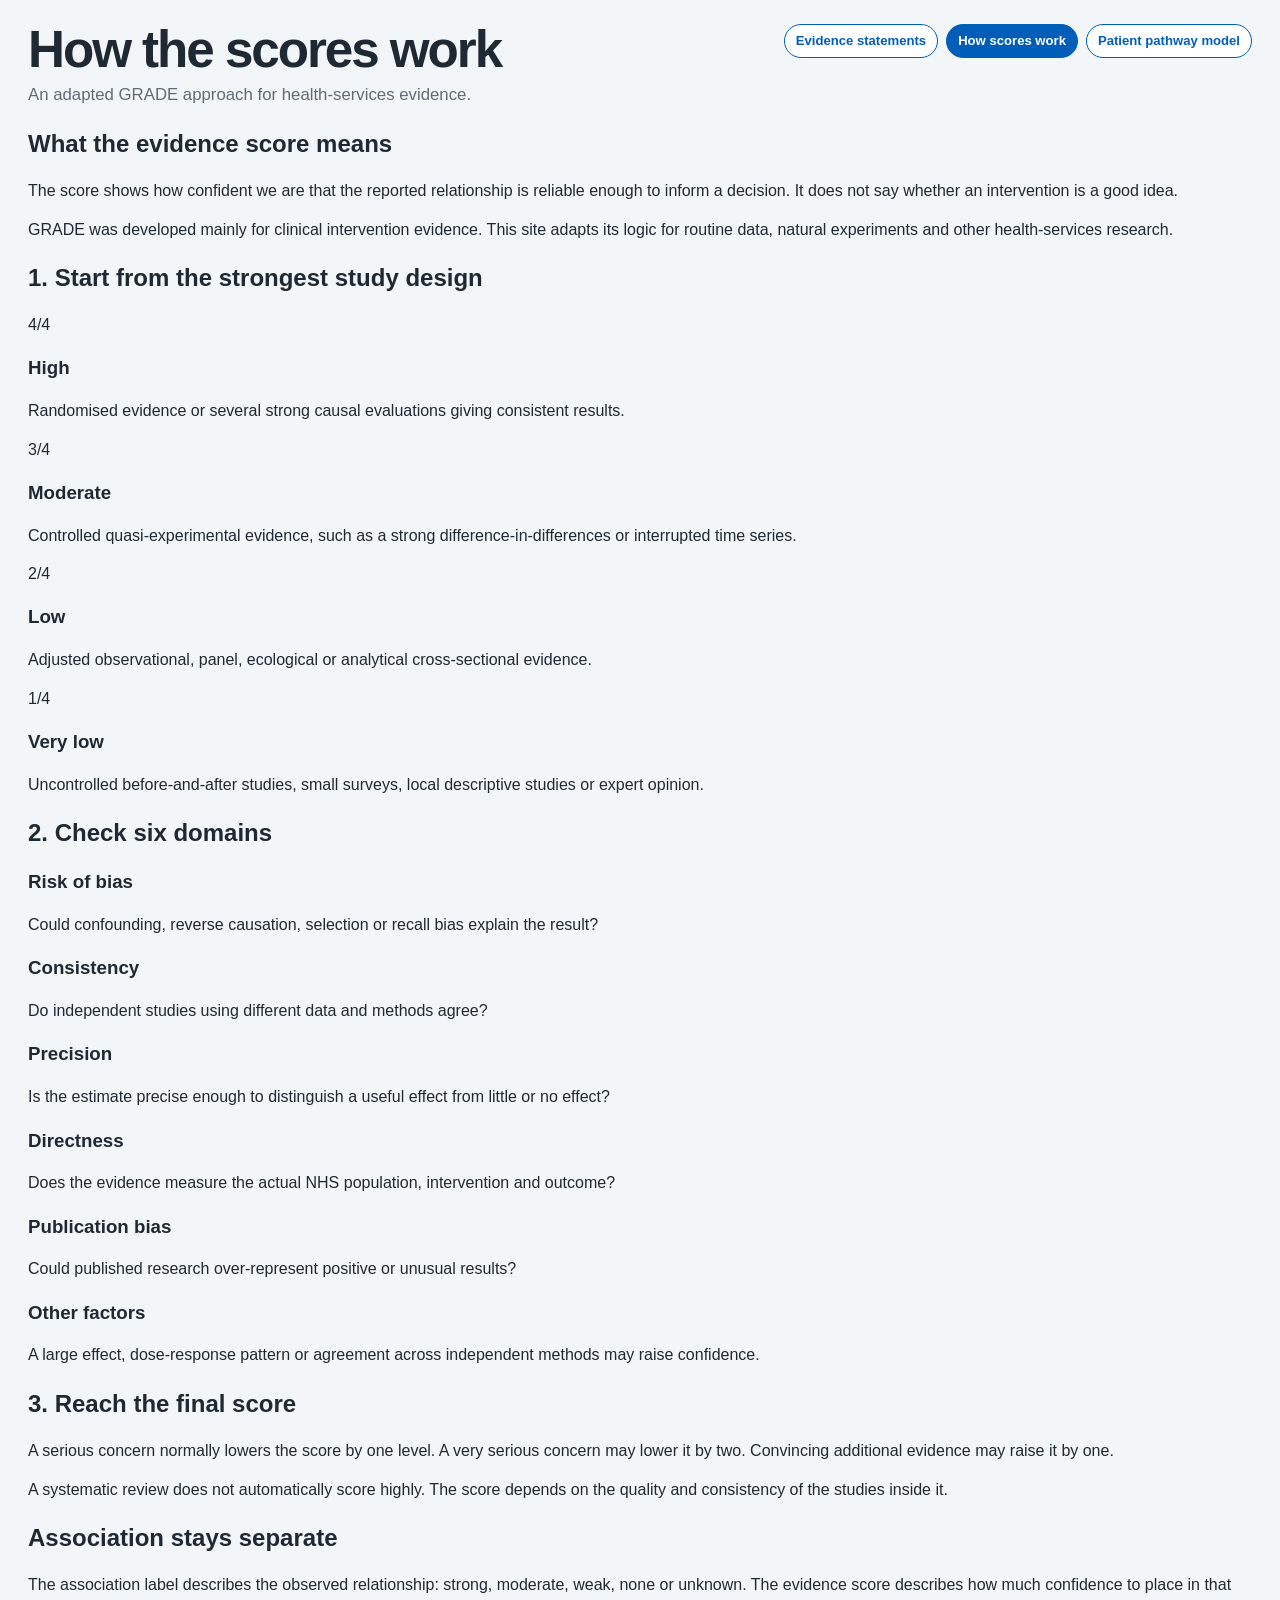
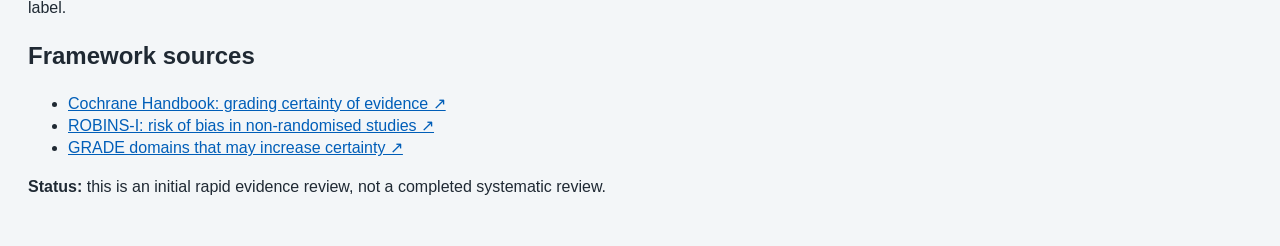
==== method/index.html @ 89c3a3cd "Add evidence scoring method page" ====
<!DOCTYPE html>
<html lang="en-GB">
<head>
    <meta charset="UTF-8">
    <meta name="viewport" content="width=device-width, initial-scale=1.0">
    <meta name="description" content="How Health System Levers rates health-services evidence.">
    <title>How the scores work | Health System Levers</title>
    <link rel="stylesheet" href="../css/styles.css">
    <link rel="stylesheet" href="styles.css">
</head>
<body>
    <main class="main-content method-page">
        <header class="page-header">
            <div>
                <h1>How the scores work</h1>
                <p>An adapted GRADE approach for health-services evidence.</p>
            </div>
            <nav class="page-nav" aria-label="Page navigation">
                <a href="../">Evidence statements</a>
                <span class="page-nav__current">How scores work</span>
                <a href="../pathway/">Patient pathway model</a>
            </nav>
        </header>

        <section class="method-panel">
            <h2>What the evidence score means</h2>
            <p>The score shows how confident we are that the reported relationship is reliable enough to inform a decision. It does not say whether an intervention is a good idea.</p>
            <p>GRADE was developed mainly for clinical intervention evidence. This site adapts its logic for routine data, natural experiments and other health-services research.</p>
        </section>

        <section class="method-panel">
            <h2>1. Start from the strongest study design</h2>
            <div class="method-grid method-grid--four">
                <article><div class="method-score method-score--high">4/4</div><h3>High</h3><p>Randomised evidence or several strong causal evaluations giving consistent results.</p></article>
                <article><div class="method-score method-score--moderate">3/4</div><h3>Moderate</h3><p>Controlled quasi-experimental evidence, such as a strong difference-in-differences or interrupted time series.</p></article>
                <article><div class="method-score method-score--low">2/4</div><h3>Low</h3><p>Adjusted observational, panel, ecological or analytical cross-sectional evidence.</p></article>
                <article><div class="method-score method-score--very-low">1/4</div><h3>Very low</h3><p>Uncontrolled before-and-after studies, small surveys, local descriptive studies or expert opinion.</p></article>
            </div>
        </section>

        <section class="method-panel">
            <h2>2. Check six domains</h2>
            <div class="method-grid method-grid--three">
                <article><h3>Risk of bias</h3><p>Could confounding, reverse causation, selection or recall bias explain the result?</p></article>
                <article><h3>Consistency</h3><p>Do independent studies using different data and methods agree?</p></article>
                <article><h3>Precision</h3><p>Is the estimate precise enough to distinguish a useful effect from little or no effect?</p></article>
                <article><h3>Directness</h3><p>Does the evidence measure the actual NHS population, intervention and outcome?</p></article>
                <article><h3>Publication bias</h3><p>Could published research over-represent positive or unusual results?</p></article>
                <article><h3>Other factors</h3><p>A large effect, dose-response pattern or agreement across independent methods may raise confidence.</p></article>
            </div>
        </section>

        <section class="method-panel">
            <h2>3. Reach the final score</h2>
            <p>A serious concern normally lowers the score by one level. A very serious concern may lower it by two. Convincing additional evidence may raise it by one.</p>
            <p>A systematic review does not automatically score highly. The score depends on the quality and consistency of the studies inside it.</p>
        </section>

        <section class="method-panel">
            <h2>Association stays separate</h2>
            <p>The association label describes the observed relationship: strong, moderate, weak, none or unknown. The evidence score describes how much confidence to place in that label.</p>
        </section>

        <section class="method-panel method-sources">
            <h2>Framework sources</h2>
            <ul>
                <li><a href="https://www.cochrane.org/authors/handbooks-and-manuals/handbook/current/chapter-14" target="_blank" rel="noopener noreferrer">Cochrane Handbook: grading certainty of evidence ↗</a></li>
                <li><a href="https://www.bmj.com/content/355/bmj.i4919" target="_blank" rel="noopener noreferrer">ROBINS-I: risk of bias in non-randomised studies ↗</a></li>
                <li><a href="https://www.cdc.gov/acip-grade-handbook/hcp/chapter-9-domains-increasing-ones-certainty-in-the-evidence/index.html" target="_blank" rel="noopener noreferrer">GRADE domains that may increase certainty ↗</a></li>
            </ul>
            <p class="method-status"><strong>Status:</strong> this is an initial rapid evidence review, not a completed systematic review.</p>
        </section>
    </main>
</body>
</html>
---- css/styles.css ----
/* ========================================================================== 
   00A. DESIGN TOKENS
   ========================================================================== */

:root {
    --page-bg: #f3f6f8;
    --panel-bg: #ffffff;
    --text: #1f2933;
    --muted: #5f6c78;
    --border: #c7d1d9;
    --accent: #005eb8;
    --shadow: 0 8px 24px rgba(31, 41, 51, 0.08);

    --association-strong-bg: #dff3e7;
    --association-strong-text: #005a30;
    --association-moderate-bg: #e5f0fa;
    --association-moderate-text: #004f91;
    --association-weak-bg: #fff0cc;
    --association-weak-text: #6f4700;
    --association-none-bg: #e8edf1;
    --association-none-text: #40505d;
    --association-unknown-bg: #f1f2f3;
    --association-unknown-text: #66737d;

    --evidence-high-bg: #dff3e7;
    --evidence-high-text: #005a30;
    --evidence-moderate-bg: #e5f0fa;
    --evidence-moderate-text: #004f91;
    --evidence-low-bg: #fff0cc;
    --evidence-low-text: #6f4700;
    --evidence-very-low-bg: #fbe5e7;
    --evidence-very-low-text: #8a1538;
}

/* ========================================================================== 
   00B. BASE PAGE
   ========================================================================== */

* {
    box-sizing: border-box;
}

html {
    min-height: 100%;
}

body {
    min-height: 100%;
    margin: 0;
    background: var(--page-bg);
    color: var(--text);
    font-family: Arial, Helvetica, sans-serif;
    line-height: 1.4;
}

button {
    font: inherit;
}

a {
    color: var(--accent);
}

/* ========================================================================== 
   00C. WIDE PAGE LAYOUT
   ========================================================================== */

.main-content {
    width: min(1560px, 100%);
    min-height: 100vh;
    margin: 0 auto;
    padding: 24px 28px 32px;
}

.page-header {
    display: flex;
    align-items: flex-start;
    justify-content: space-between;
    gap: 20px;
    margin-bottom: 18px;
}

.page-header h1 {
    margin: 0;
    font-size: clamp(2.25rem, 4vw, 4rem);
    line-height: 1;
    letter-spacing: -0.04em;
}

.page-header p {
    margin: 8px 0 0;
    color: var(--muted);
    font-size: 1.05rem;
}

.page-nav {
    display: flex;
    flex-wrap: wrap;
    align-items: center;
    justify-content: flex-end;
    gap: 8px;
}

.page-nav a,
.page-nav__current {
    border: 1px solid var(--accent);
    border-radius: 999px;
    padding: 7px 11px;
    font-size: 0.82rem;
    font-weight: 700;
}

.page-nav a {
    background: var(--panel-bg);
    text-decoration: none;
}

.page-nav__current {
    background: var(--accent);
    color: white;
}

/* ========================================================================== 
   01A. SCORE KEY
   ========================================================================== */

.score-key {
    display: flex;
    flex-wrap: wrap;
    gap: 10px 24px;
    margin-bottom: 18px;
    border: 1px solid var(--border);
    border-radius: 12px;
    background: var(--panel-bg);
    padding: 10px 12px;
}

.score-key__group {
    display: flex;
    flex-wrap: wrap;
    align-items: center;
    gap: 7px;
}

.score-key__group strong {
    margin-right: 2px;
    font-size: 0.88rem;
}

.key-chip {
    border-radius: 999px;
    padding: 4px 8px;
    font-size: 0.76rem;
    font-weight: 700;
}

/* ========================================================================== 
   01B. SHARED SCORE COLOURS
   ========================================================================== */

.key-chip--association-strong,
.score--association-strong {
    background: var(--association-strong-bg);
    color: var(--association-strong-text);
}

.key-chip--association-moderate,
.score--association-moderate {
    background: var(--association-moderate-bg);
    color: var(--association-moderate-text);
}

.key-chip--association-weak,
.score--association-weak {
    background: var(--association-weak-bg);
    color: var(--association-weak-text);
}

.key-chip--association-none,
.score--association-none {
    background: var(--association-none-bg);
    color: var(--association-none-text);
}

.key-chip--association-unknown,
.score--association-unknown {
    background: var(--association-unknown-bg);
    color: var(--association-unknown-text);
}

.key-chip--evidence-high,
.score--evidence-high {
    background: var(--evidence-high-bg);
    color: var(--evidence-high-text);
}

.key-chip--evidence-moderate,
.score--evidence-moderate {
    background: var(--evidence-moderate-bg);
    color: var(--evidence-moderate-text);
}

.key-chip--evidence-low,
.score--evidence-low {
    background: var(--evidence-low-bg);
    color: var(--evidence-low-text);
}

.key-chip--evidence-very-low,
.score--evidence-very-low {
    background: var(--evidence-very-low-bg);
    color: var(--evidence-very-low-text);
}

/* ========================================================================== 
   02A. STATEMENT CARD GRID
   ========================================================================== */

.statement-grid {
    display: grid;
    grid-template-columns: repeat(3, minmax(0, 1fr));
    gap: 14px;
    align-items: start;
}

.statement-card {
    width: 100%;
    border: 1px solid var(--border);
    border-radius: 14px;
    background: var(--panel-bg);
    box-shadow: var(--shadow);
    cursor: pointer;
    padding: 20px;
    text-align: left;
    transition: border-color 150ms ease, transform 150ms ease, box-shadow 150ms ease;
}

.statement-card:hover,
.statement-card:focus-visible {
    border-color: var(--accent);
    box-shadow: 0 10px 28px rgba(31, 41, 51, 0.13);
    transform: translateY(-2px);
}

.statement-card__text {
    margin: 0;
    font-size: clamp(1.15rem, 1.45vw, 1.45rem);
    font-weight: 700;
    line-height: 1.25;
}

.statement-card__scores {
    display: flex;
    flex-wrap: wrap;
    gap: 8px;
    margin-top: 18px;
}

.score {
    display: inline-flex;
    align-items: baseline;
    gap: 6px;
    border-radius: 999px;
    padding: 6px 10px;
}

.score span {
    font-size: 0.76rem;
    font-weight: 400;
}

.score strong {
    font-size: 0.82rem;
}

/* ========================================================================== 
   03A. EVIDENCE TOOLTIP
   ========================================================================== */

.evidence-tooltip {
    position: fixed;
    z-index: 1000;
    width: min(520px, calc(100vw - 24px));
    max-height: calc(100vh - 24px);
    overflow-y: auto;
    border: 1px solid #8fa1af;
    border-radius: 14px;
    background: var(--panel-bg);
    box-shadow: 0 18px 46px rgba(31, 41, 51, 0.24);
    padding: 17px;
}

.evidence-tooltip[hidden] {
    display: none;
}

.tooltip-close {
    position: absolute;
    top: 8px;
    right: 9px;
    border: 0;
    background: transparent;
    color: var(--muted);
    cursor: pointer;
    padding: 2px 6px;
    font-size: 1.2rem;
}

.tooltip-kicker {
    margin: 0 34px 5px 0;
    color: var(--muted);
    font-size: 0.76rem;
    font-weight: 700;
    text-transform: uppercase;
    letter-spacing: 0.04em;
}

.evidence-tooltip h2 {
    margin: 0 30px 14px 0;
    font-size: 1.08rem;
    line-height: 1.3;
}

.tooltip-scores {
    display: flex;
    flex-wrap: wrap;
    gap: 7px;
    margin-bottom: 12px;
}

.tooltip-direction {
    margin: 0 0 8px;
    font-size: 0.86rem;
}

.tooltip-finding {
    margin: 0 0 14px;
    border-left: 3px solid var(--accent);
    background: #f1f7fc;
    padding: 10px 11px;
    font-size: 0.9rem;
}

.tooltip-details {
    display: grid;
    gap: 9px;
    margin: 0;
}

.tooltip-details div {
    border-top: 1px solid var(--border);
    padding-top: 8px;
}

.tooltip-details dt {
    margin: 0 0 2px;
    font-size: 0.78rem;
    font-weight: 700;
}

.tooltip-details dd {
    margin: 0;
    color: var(--muted);
    font-size: 0.84rem;
}

.tooltip-source-block {
    margin-top: 14px;
    border-top: 1px solid var(--border);
    padding-top: 10px;
}

.tooltip-source-block h3 {
    margin: 0 0 6px;
    font-size: 0.85rem;
}

.tooltip-sources {
    display: grid;
    gap: 5px;
    margin: 0;
    padding-left: 19px;
}

.tooltip-sources li {
    font-size: 0.82rem;
}

.tooltip-source--missing {
    color: #8a1538;
}

/* ========================================================================== 
   04A. RESPONSIVE LAYOUT
   ========================================================================== */

@media (max-width: 1050px) {
    .statement-grid {
        grid-template-columns: repeat(2, minmax(0, 1fr));
    }
}

@media (max-width: 650px) {
    .main-content {
        padding: 18px 14px 24px;
    }

    .page-header {
        display: block;
    }

    .page-header h1 {
        font-size: 2.4rem;
    }

    .page-nav {
        justify-content: flex-start;
        margin-top: 12px;
    }

    .statement-grid {
        grid-template-columns: 1fr;
    }

    .score-key {
        display: grid;
        gap: 10px;
    }
}
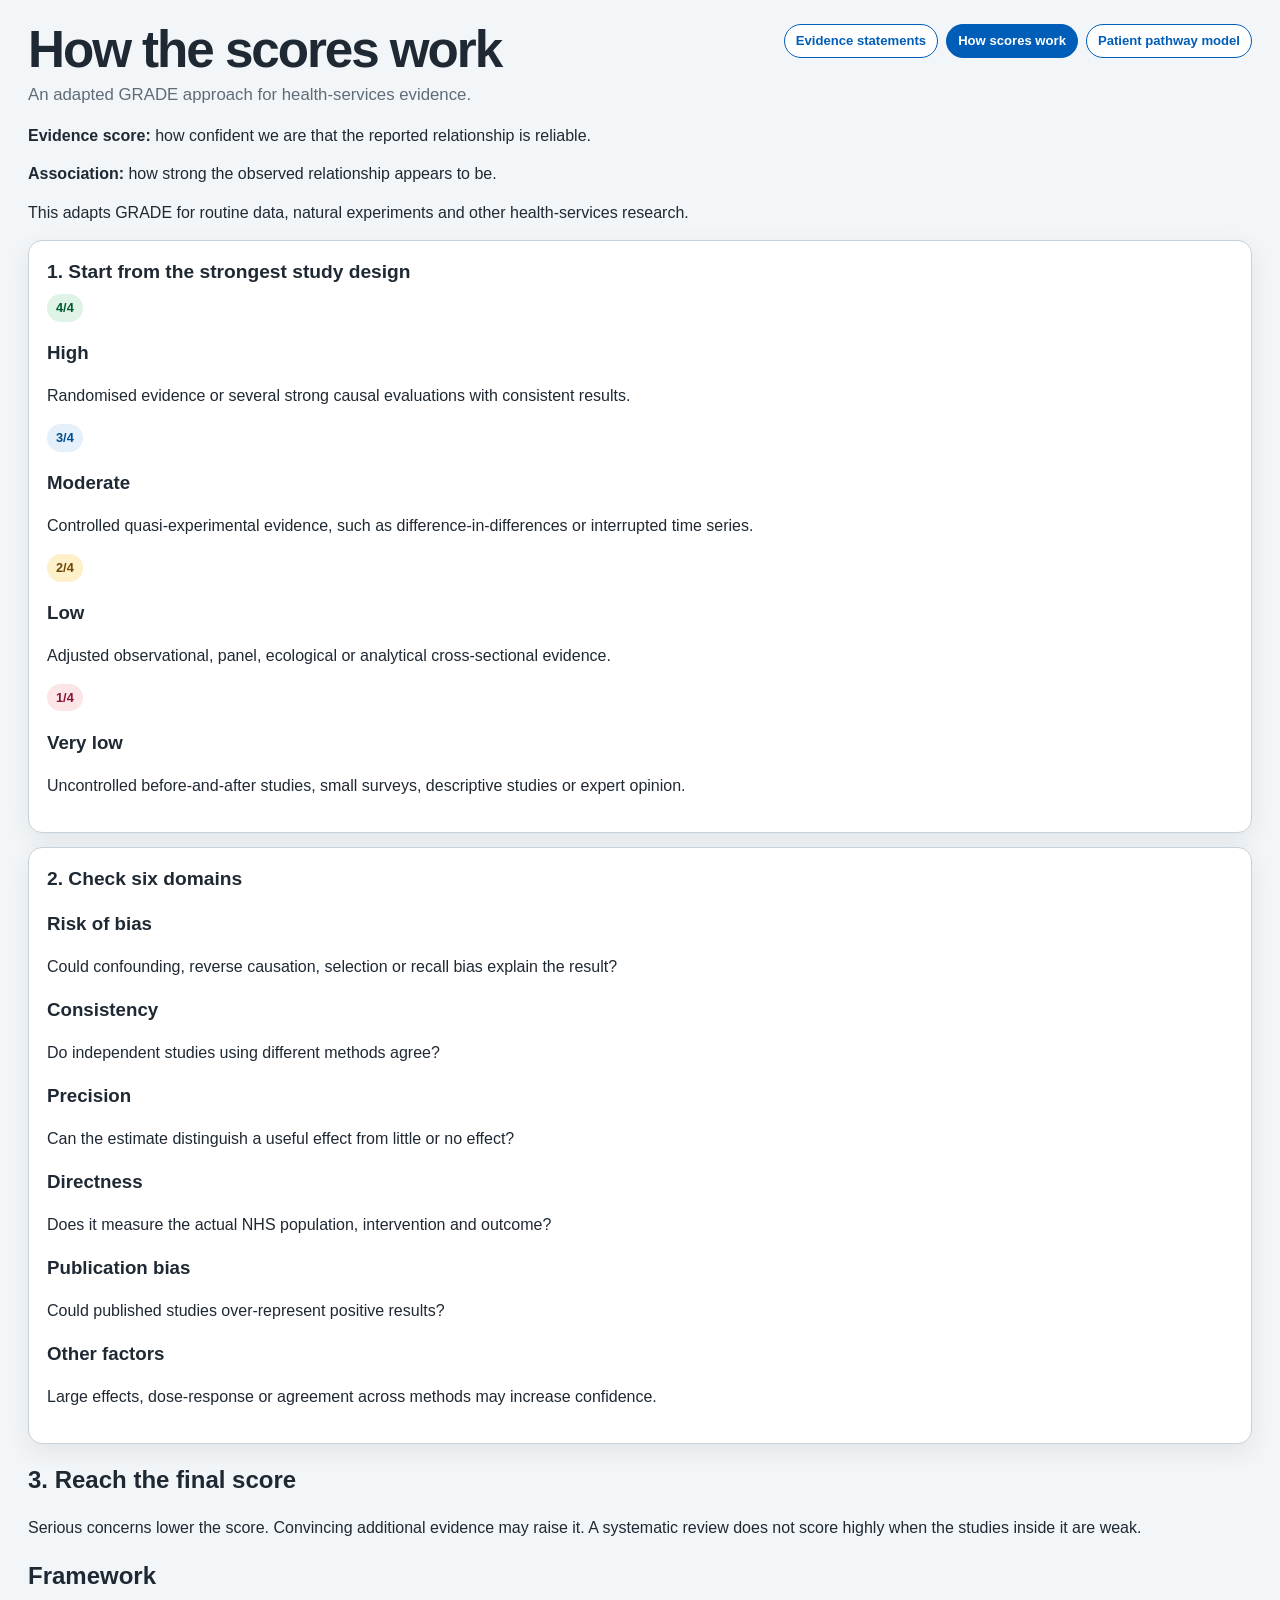
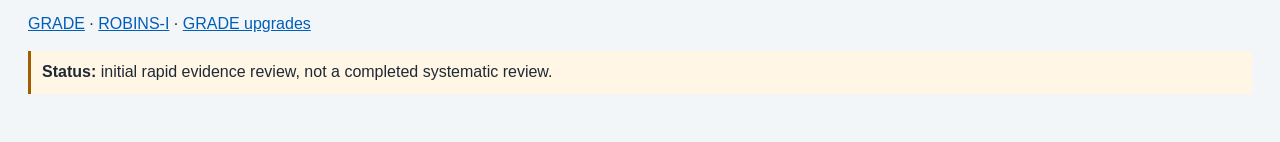
==== commit 9c94c51f: "Compact scoring method into a single-screen layout" ====
--- a/method/index.html
+++ b/method/index.html
@@ -1,6 +1,9 @@
 <!DOCTYPE html>
 <html lang="en-GB">
 <head>
+    <!-- ===================================================================
+         00A. PAGE METADATA
+         =================================================================== -->
     <meta charset="UTF-8">
     <meta name="viewport" content="width=device-width, initial-scale=1.0">
     <meta name="description" content="How Health System Levers rates health-services evidence.">
@@ -9,12 +12,16 @@
     <link rel="stylesheet" href="styles.css">
 </head>
 <body>
+    <!-- ===================================================================
+         00B. COMPACT METHOD PAGE
+         =================================================================== -->
     <main class="main-content method-page">
-        <header class="page-header">
+        <header class="page-header method-header">
             <div>
                 <h1>How the scores work</h1>
                 <p>An adapted GRADE approach for health-services evidence.</p>
             </div>
+
             <nav class="page-nav" aria-label="Page navigation">
                 <a href="../">Evidence statements</a>
                 <span class="page-nav__current">How scores work</span>
@@ -22,53 +29,73 @@
             </nav>
         </header>
 
-        <section class="method-panel">
-            <h2>What the evidence score means</h2>
-            <p>The score shows how confident we are that the reported relationship is reliable enough to inform a decision. It does not say whether an intervention is a good idea.</p>
-            <p>GRADE was developed mainly for clinical intervention evidence. This site adapts its logic for routine data, natural experiments and other health-services research.</p>
+        <!-- ===============================================================
+             01A. PURPOSE AND IMPORTANT DISTINCTION
+             =============================================================== -->
+        <section class="method-summary">
+            <p><strong>Evidence score:</strong> how confident we are that the reported relationship is reliable.</p>
+            <p><strong>Association:</strong> how strong the observed relationship appears to be.</p>
+            <p class="method-summary__note">This adapts GRADE for routine data, natural experiments and other health-services research.</p>
         </section>
 
-        <section class="method-panel">
-            <h2>1. Start from the strongest study design</h2>
-            <div class="method-grid method-grid--four">
-                <article><div class="method-score method-score--high">4/4</div><h3>High</h3><p>Randomised evidence or several strong causal evaluations giving consistent results.</p></article>
-                <article><div class="method-score method-score--moderate">3/4</div><h3>Moderate</h3><p>Controlled quasi-experimental evidence, such as a strong difference-in-differences or interrupted time series.</p></article>
-                <article><div class="method-score method-score--low">2/4</div><h3>Low</h3><p>Adjusted observational, panel, ecological or analytical cross-sectional evidence.</p></article>
-                <article><div class="method-score method-score--very-low">1/4</div><h3>Very low</h3><p>Uncontrolled before-and-after studies, small surveys, local descriptive studies or expert opinion.</p></article>
+        <!-- ===============================================================
+             02A. STARTING DESIGN AND REVIEW DOMAINS
+             =============================================================== -->
+        <div class="method-layout">
+            <section class="method-panel method-panel--design">
+                <h2>1. Start from the strongest study design</h2>
+
+                <div class="design-list">
+                    <article>
+                        <div class="method-score method-score--high">4/4</div>
+                        <div><h3>High</h3><p>Randomised evidence or several strong causal evaluations with consistent results.</p></div>
+                    </article>
+
+                    <article>
+                        <div class="method-score method-score--moderate">3/4</div>
+                        <div><h3>Moderate</h3><p>Controlled quasi-experimental evidence, such as difference-in-differences or interrupted time series.</p></div>
+                    </article>
+
+                    <article>
+                        <div class="method-score method-score--low">2/4</div>
+                        <div><h3>Low</h3><p>Adjusted observational, panel, ecological or analytical cross-sectional evidence.</p></div>
+                    </article>
+
+                    <article>
+                        <div class="method-score method-score--very-low">1/4</div>
+                        <div><h3>Very low</h3><p>Uncontrolled before-and-after studies, small surveys, descriptive studies or expert opinion.</p></div>
+                    </article>
+                </div>
+            </section>
+
+            <section class="method-panel method-panel--domains">
+                <h2>2. Check six domains</h2>
+
+                <div class="domain-grid">
+                    <article><h3>Risk of bias</h3><p>Could confounding, reverse causation, selection or recall bias explain the result?</p></article>
+                    <article><h3>Consistency</h3><p>Do independent studies using different methods agree?</p></article>
+                    <article><h3>Precision</h3><p>Can the estimate distinguish a useful effect from little or no effect?</p></article>
+                    <article><h3>Directness</h3><p>Does it measure the actual NHS population, intervention and outcome?</p></article>
+                    <article><h3>Publication bias</h3><p>Could published studies over-represent positive results?</p></article>
+                    <article><h3>Other factors</h3><p>Large effects, dose-response or agreement across methods may increase confidence.</p></article>
+                </div>
+            </section>
+        </div>
+
+        <!-- ===============================================================
+             03A. FINAL RATING AND SOURCES
+             =============================================================== -->
+        <section class="method-footer">
+            <div>
+                <h2>3. Reach the final score</h2>
+                <p>Serious concerns lower the score. Convincing additional evidence may raise it. A systematic review does not score highly when the studies inside it are weak.</p>
             </div>
-        </section>
 
-        <section class="method-panel">
-            <h2>2. Check six domains</h2>
-            <div class="method-grid method-grid--three">
-                <article><h3>Risk of bias</h3><p>Could confounding, reverse causation, selection or recall bias explain the result?</p></article>
-                <article><h3>Consistency</h3><p>Do independent studies using different data and methods agree?</p></article>
-                <article><h3>Precision</h3><p>Is the estimate precise enough to distinguish a useful effect from little or no effect?</p></article>
-                <article><h3>Directness</h3><p>Does the evidence measure the actual NHS population, intervention and outcome?</p></article>
-                <article><h3>Publication bias</h3><p>Could published research over-represent positive or unusual results?</p></article>
-                <article><h3>Other factors</h3><p>A large effect, dose-response pattern or agreement across independent methods may raise confidence.</p></article>
+            <div>
+                <h2>Framework</h2>
+                <p><a href="https://www.cochrane.org/authors/handbooks-and-manuals/handbook/current/chapter-14" target="_blank" rel="noopener noreferrer">GRADE</a> · <a href="https://www.bmj.com/content/355/bmj.i4919" target="_blank" rel="noopener noreferrer">ROBINS-I</a> · <a href="https://www.cdc.gov/acip-grade-handbook/hcp/chapter-9-domains-increasing-ones-certainty-in-the-evidence/index.html" target="_blank" rel="noopener noreferrer">GRADE upgrades</a></p>
+                <p class="method-status"><strong>Status:</strong> initial rapid evidence review, not a completed systematic review.</p>
             </div>
-        </section>
-
-        <section class="method-panel">
-            <h2>3. Reach the final score</h2>
-            <p>A serious concern normally lowers the score by one level. A very serious concern may lower it by two. Convincing additional evidence may raise it by one.</p>
-            <p>A systematic review does not automatically score highly. The score depends on the quality and consistency of the studies inside it.</p>
-        </section>
-
-        <section class="method-panel">
-            <h2>Association stays separate</h2>
-            <p>The association label describes the observed relationship: strong, moderate, weak, none or unknown. The evidence score describes how much confidence to place in that label.</p>
-        </section>
-
-        <section class="method-panel method-sources">
-            <h2>Framework sources</h2>
-            <ul>
-                <li><a href="https://www.cochrane.org/authors/handbooks-and-manuals/handbook/current/chapter-14" target="_blank" rel="noopener noreferrer">Cochrane Handbook: grading certainty of evidence ↗</a></li>
-                <li><a href="https://www.bmj.com/content/355/bmj.i4919" target="_blank" rel="noopener noreferrer">ROBINS-I: risk of bias in non-randomised studies ↗</a></li>
-                <li><a href="https://www.cdc.gov/acip-grade-handbook/hcp/chapter-9-domains-increasing-ones-certainty-in-the-evidence/index.html" target="_blank" rel="noopener noreferrer">GRADE domains that may increase certainty ↗</a></li>
-            </ul>
-            <p class="method-status"><strong>Status:</strong> this is an initial rapid evidence review, not a completed systematic review.</p>
         </section>
     </main>
 </body>
--- a/method/styles.css
+++ b/method/styles.css
@@ -0,0 +1,131 @@
+/* ========================================================================== 
+   00A. METHOD PAGE LAYOUT
+   ========================================================================== */
+
+.method-page {
+    width: min(1320px, 100%);
+}
+
+.method-panel {
+    margin-bottom: 14px;
+    border: 1px solid var(--border);
+    border-radius: 14px;
+    background: var(--panel-bg);
+    box-shadow: var(--shadow);
+    padding: 18px;
+}
+
+.method-panel h2 {
+    margin: 0 0 8px;
+    font-size: 1.2rem;
+}
+
+.method-panel > p {
+    max-width: 950px;
+    margin: 7px 0 0;
+    color: var(--muted);
+}
+
+/* ========================================================================== 
+   01A. SCORE AND DOMAIN GRIDS
+   ========================================================================== */
+
+.method-grid {
+    display: grid;
+    gap: 10px;
+    margin-top: 12px;
+}
+
+.method-grid--four {
+    grid-template-columns: repeat(4, minmax(0, 1fr));
+}
+
+.method-grid--three {
+    grid-template-columns: repeat(3, minmax(0, 1fr));
+}
+
+.method-grid article {
+    border: 1px solid var(--border);
+    border-radius: 12px;
+    background: #f8fafb;
+    padding: 13px;
+}
+
+.method-grid h3 {
+    margin: 8px 0 4px;
+    font-size: 0.98rem;
+}
+
+.method-grid p {
+    margin: 0;
+    color: var(--muted);
+    font-size: 0.86rem;
+}
+
+.method-score {
+    display: inline-block;
+    border-radius: 999px;
+    padding: 5px 9px;
+    font-size: 0.8rem;
+    font-weight: 700;
+}
+
+.method-score--high {
+    background: var(--evidence-high-bg);
+    color: var(--evidence-high-text);
+}
+
+.method-score--moderate {
+    background: var(--evidence-moderate-bg);
+    color: var(--evidence-moderate-text);
+}
+
+.method-score--low {
+    background: var(--evidence-low-bg);
+    color: var(--evidence-low-text);
+}
+
+.method-score--very-low {
+    background: var(--evidence-very-low-bg);
+    color: var(--evidence-very-low-text);
+}
+
+/* ========================================================================== 
+   02A. SOURCES AND STATUS
+   ========================================================================== */
+
+.method-sources ul {
+    display: grid;
+    gap: 6px;
+    margin: 10px 0 0;
+    padding-left: 20px;
+}
+
+.method-sources li {
+    font-size: 0.9rem;
+}
+
+.method-status {
+    margin-top: 14px !important;
+    border-left: 3px solid #a15c00;
+    background: #fff6e5;
+    padding: 10px 11px;
+}
+
+/* ========================================================================== 
+   03A. RESPONSIVE LAYOUT
+   ========================================================================== */
+
+@media (max-width: 950px) {
+    .method-grid--four,
+    .method-grid--three {
+        grid-template-columns: repeat(2, minmax(0, 1fr));
+    }
+}
+
+@media (max-width: 600px) {
+    .method-grid--four,
+    .method-grid--three {
+        grid-template-columns: 1fr;
+    }
+}
